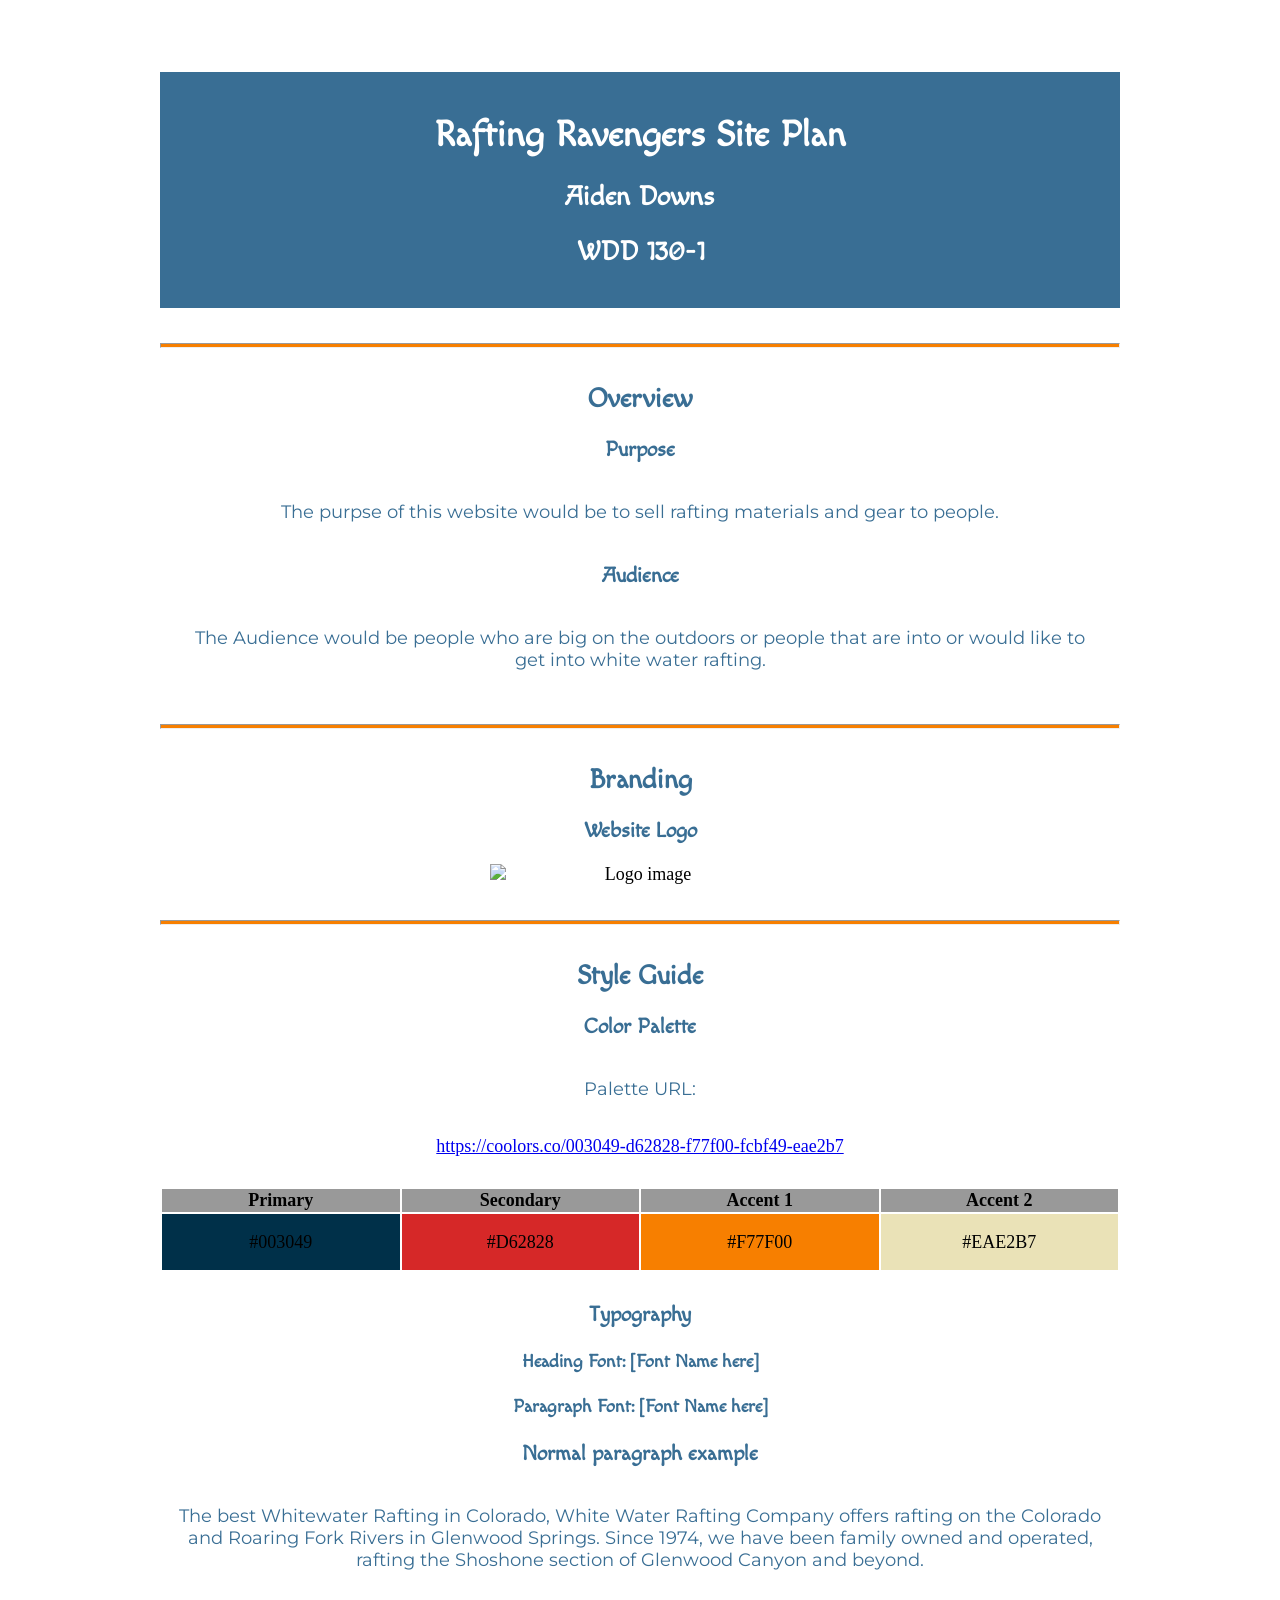
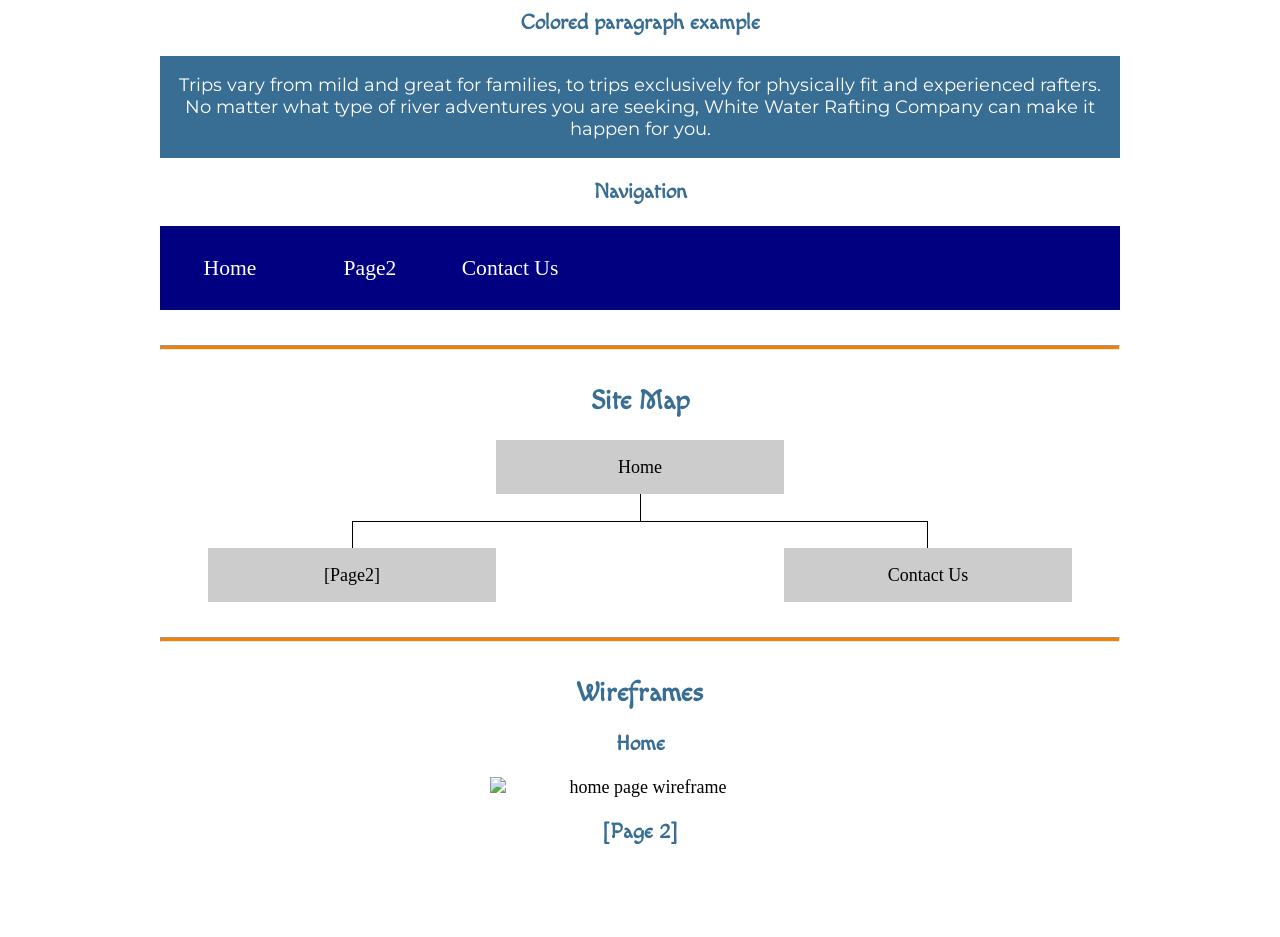
==== wwr/site_plan_rafting.html @ 658bdda1 "site plan added" ====
<!DOCTYPE html>
<html lang="en-us">

<head>
  <meta charset="utf-8" />
  <title>Site Plan</title>
  <link type="text/css" rel="stylesheet" href="site-plan-rafting.css" />
</head>

<body>
  <header>
    <h1>Rafting Ravengers Site Plan</h1>
    <h2>Aiden Downs</h2>
    <h2>WDD 130-1</h2>
    <!-- In the header above, add the name of your site, your name and class number. For example if you are in section 3 you would put WDD 130-03 -->
  </header>
  <main>
    <!-- ------------------------Steps 2-5------------------------------ -->
    <hr />
    <h2>Overview</h2>
    <h3>Purpose</h3>
    <p>The purpse of this website would be to sell rafting materials and gear to people.</p>
    <!-- change this -->

    <h3>Audience</h3>
    <p>The Audience would be people who are big on the outdoors or people that are into or would like to get into white water rafting.</p>
    <!-- change this -->

    <hr />
    <h2>Branding</h2>
    <h3>Website Logo</h3>
    <!-- Replace this with some sort of logo for your site.  A logo can be as simple as the name of your site in a nice font :) -->
    <img src="https://byui-wdd.github.io/wdd130/rafting_images/dryoarlogo.png" alt="Logo image" />
    <hr />
    <h2>Style Guide</h2>

    <!-- ------------------------Steps 6-9------------------------------ -->

    <h3>Color Palette</h3>
    <!--  The colors you choose for a website are one of the most important decisions you will make. Follow the instructions on the activity in Canvas then return and replace the color codes below with the hex color codes (the 6 digit numbers that show at the bottom of each color) for the colors you have chosen below.  You should have at least 2 colors but do not have to fill in all 4 if you do not need them.  -->

    <!-- Copy and paste the URL to your finished palette below. Replace the href value that is there with yours. Make sure to paste it into both the href value and the content text of the <a> tag -->
    <p>Palette URL:</p>
    <a href="https://coolors.co/003049-d62828-f77f00-fcbf49-eae2b7"
      target="_blank">https://coolors.co/003049-d62828-f77f00-fcbf49-eae2b7</a>

    <table class="colors">
      <tr>
        <th>Primary</th>
        <th>Secondary</th>
        <th>Accent 1</th>
        <th>Accent 2</th>
      </tr>
      <!-- Replace the numbers in the boxes below with your hex color codes. Then switch to the site-plan.css file and change your colors there as well. -->
      <tr>
        <td class="primary">#003049</td>
        <td class="secondary">#D62828</td>
        <td class="accent1">#F77F00</td>
        <td class="accent2">#EAE2B7</td>
      </tr>
    </table>

    <!-- ------------------------Steps 10-12------------------------------ -->

    <h3>Typography</h3>
    <!-- Choose a font for your paragraphs (body copy) and headlines. What font(s) have you chosen? Think also about which of your colors above you might use for background and font colors. -->

    <h4>
      Heading Font: [Font Name here]
      <!-- change this -->
    </h4>
    <h4>
      Paragraph Font: [Font Name here]
      <!-- change this -->
    </h4>
    <h3>Normal paragraph example</h3>
    <p>
      The best Whitewater Rafting in Colorado, White Water Rafting Company
      offers rafting on the Colorado and Roaring Fork Rivers in Glenwood
      Springs. Since 1974, we have been family owned and operated, rafting the
      Shoshone section of Glenwood Canyon and beyond.
    </p>
    <h3>Colored paragraph example</h3>
    <p class="colored">
      Trips vary from mild and great for families, to trips exclusively for
      physically fit and experienced rafters. No matter what type of river
      adventures you are seeking, White Water Rafting Company can make it
      happen for you.
    </p>

    <!-- ------------------------Step 13------------------------------ -->

    <h3>Navigation</h3>
    <!-- Think about how you want your navigation bar to look. In the site-plan.css file change the colors to your colors to get the look you desire. -->
    <nav>
      <a href="#">Home</a>
      <a href="#">Page2</a>
      <a href="#">Contact Us</a>
    </nav>
    <hr />
    <h2>Site Map</h2>
    <div class="sitemap">
      <div class="sm-home">Home</div>
      <div class="sm-page2">
        [Page2]
        <!-- this page will have a name later -->
      </div>
      <div class="sm-page3">Contact Us</div>

      <div class="top">&nbsp;</div>
      <div class="left">&nbsp;</div>
      <div class="right">&nbsp;</div>
    </div>
    <hr />
    <h2>Wireframes</h2>
    <!-- Create an additional wireframe for your site. List it here below the Home page wireframe. -->

    <h3>Home</h3>

    <img src="https://byui-wdd.github.io/wdd130/rafting_images/wireframe_home.png" alt="home page wireframe" />

    <h3>[Page 2]</h3>

    <!-- <img src="#" alt="page 2 wireframe"> -->
  </main>
</body>

</html>
---- wwr/site-plan-rafting.css ----
/* if you are using any Google fonts change the font names below to your fonts. 
Any spaces in your font name should be replaced with a +. 
Fonts are separated by a & */
@import url('https://fonts.googleapis.com/css2?family=Macondo&family=Montserrat:ital,wght@0,100..900;1,100..900&display=swap');

:root {
  /* change the values below to your colors from your palette */
  --primary-color: #003049   ;
  --secondary-color: #D62828 ;
  --accent1-color: #F77F00;
  --accent2-color: #EAE2B7;

  /* change the values below to your chosen font(s) */
  --heading-font: "Macondo";
  --paragraph-font: Montserrat, Helvetica, sans-serif;

  /* these colors below should be chosen from among your palette colors above */
  --headline-color-on-white: #396E94;  /* headlines on a white background */ 
  --headline-color-on-color: white; /* headlines on a colored background */ 
  --paragraph-color-on-white: #396E94; /* paragraph text on a white background */ 
  --paragraph-color-on-color: white; /* paragraph text on a colored background */ 
  --paragraph-background-color: #396E94  ;
  --nav-link-color: white;
  --nav-background-color: Navy;
  --nav-hover-link-color: white;
  --nav-hover-background-color: #396E94;
}


/*  Look around below...but DON'T CHANGE ANYTHING! */

body {
  max-width: 960px;
  margin: 0 auto;
  padding: 4em;
  font-size: 18px;
  text-align: center;
}
img {
  display: block;
  margin: 0 auto;
  max-width: 300px;
}
h1, h2, h3, h4, h5, h6 {
  font-family: var(--heading-font);
  color: var(--headline-color-on-white);
}
h2 {
  text-align: center;
}
hr {
  height: 3px;
  margin: 35px 0;
  background: var(--accent1-color);
}
header {
  padding: 1em;
  text-align: center;
  color: var(--headline-color-on-color);
  background-color: var(--paragraph-background-color);
}
header > h1, header > h2 {
  color: var(--headline-color-on-color);
}
p {
  font-family: var(--paragraph-font);
  color: var(--paragraph-color-on-white);
  padding: 1em;
}
.colors {
  width: 100%;
  min-width: 350px;
  margin: 30px auto;
  text-align: center;
}
.colors th {
  background-color: #999;
}
.colors td{
  width: 25%;
  height: 3em;
}
.primary {
  background-color: var(--primary-color);
}
.secondary {
  background-color: var(--secondary-color);
}
.accent1 {
  background-color: var(--accent1-color);
}
.accent2{
  background-color: var(--accent2-color);
}
p.colored {
  background-color: var(--paragraph-background-color);
  color: var(--paragraph-color-on-color);
}
nav {
  background-color: var(--nav-background-color);
  line-height: 3em;
  text-align: center;
  font-size: 1.2em;
}
nav  {
  list-style-type: none;
  display: flex;
}
nav a {
  padding:1em;
  min-width: 120px;
  text-decoration: none;
  padding: 10px;
}
nav a:link, nav a:visited {
  color: var(--nav-link-color);
}
nav a:hover {
  color: var(--nav-hover-link-color);
  background-color: var(--nav-hover-background-color);
}
.sitemap {
  display: grid;
  justify-content: center;

  grid-template-columns: repeat(6, 15%);
  grid-template-rows: 3em 1.5em 1.5em 3em;
  grid-template-areas: ". . home home . ."
    ". . . top . ."
    ". left left right right ."
    "page2 page2 . . page3 page3";
}
.sitemap > div {
  text-align: center;
}
.sm-home {
  grid-area: home;
  background-color: #ccc;
  line-height: 3em;
}
.sm-page2 {
  grid-area: page2;
  background-color: #ccc;
  line-height: 3em;
}
.sm-page3 {
  grid-area: page3;
  background-color: #ccc;
  line-height: 3em;
}
.top {
  grid-area: top;
  border-left: 1px solid;
}
.left {
  grid-area: left;
  border-top: 1px solid;
  border-left: 1px solid;
}
.right {
  grid-area: right;
  border-top: 1px solid;
  border-right: 1px solid;
}
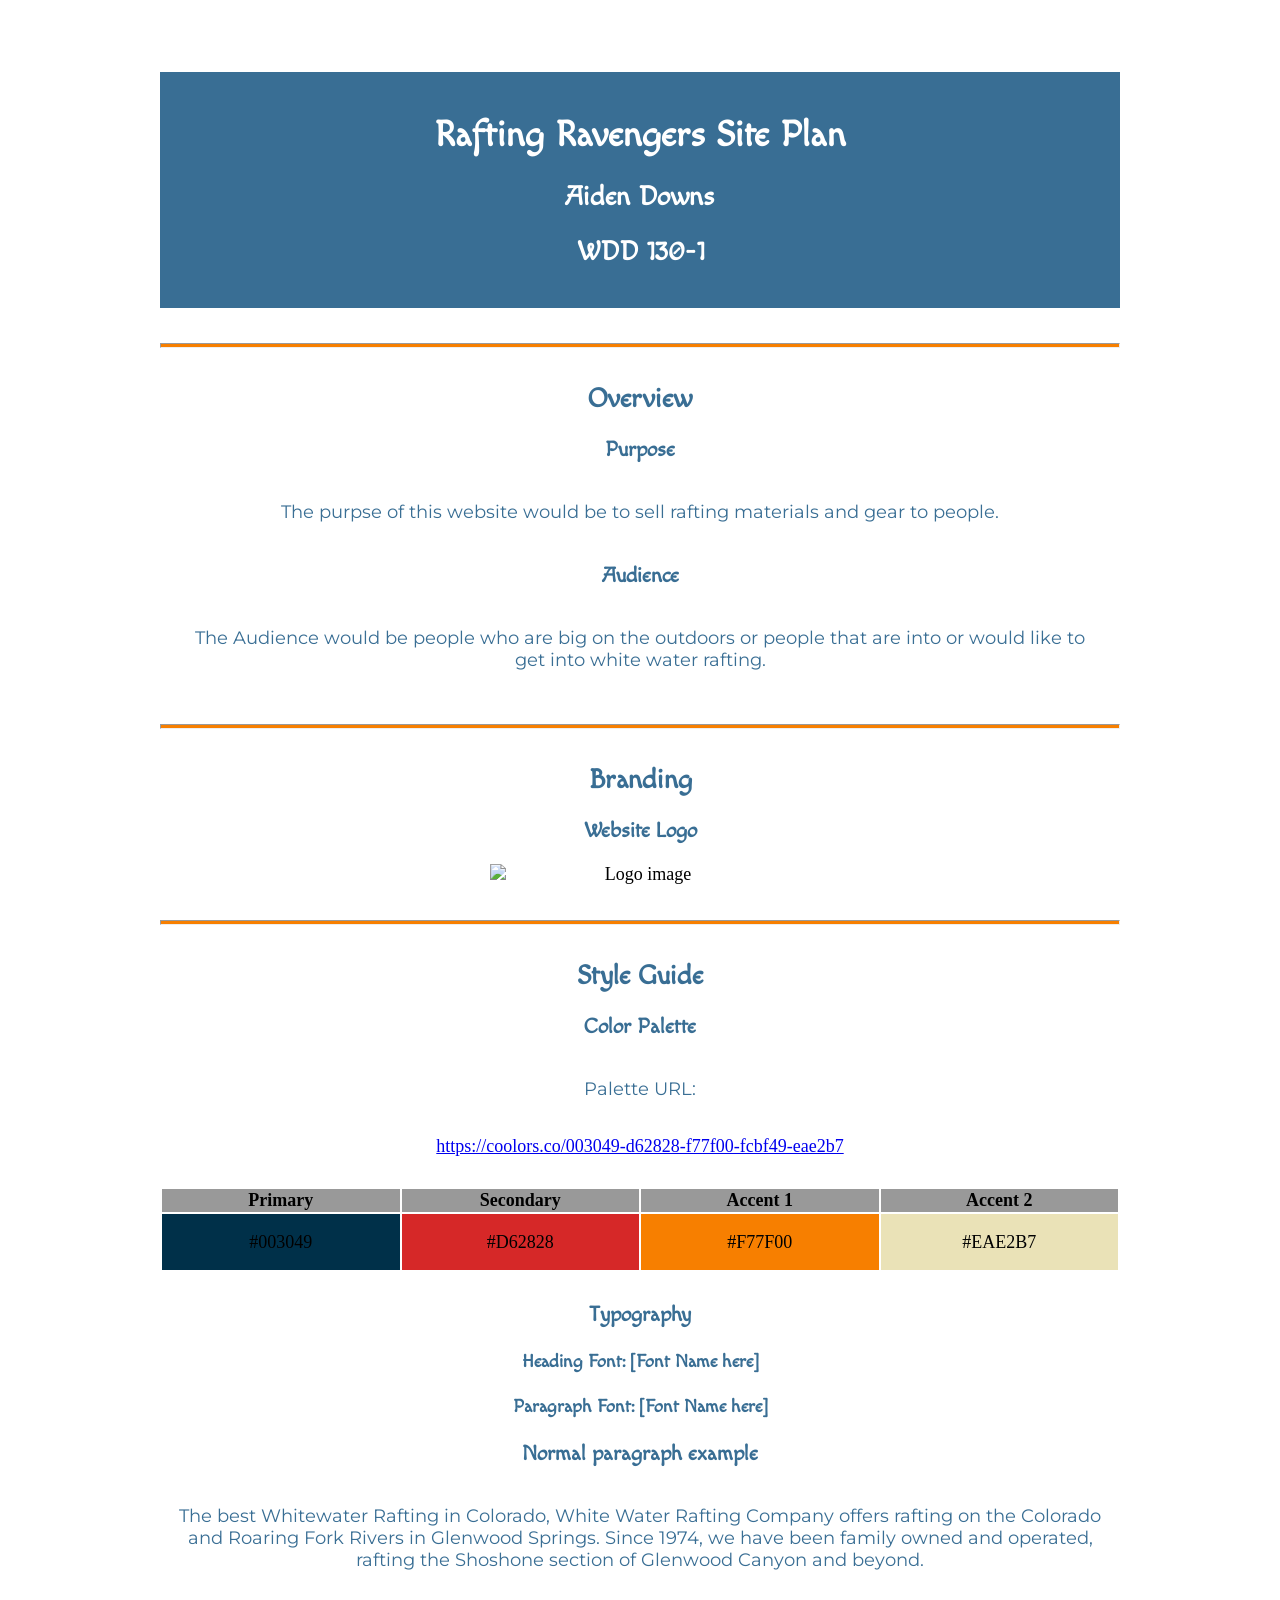
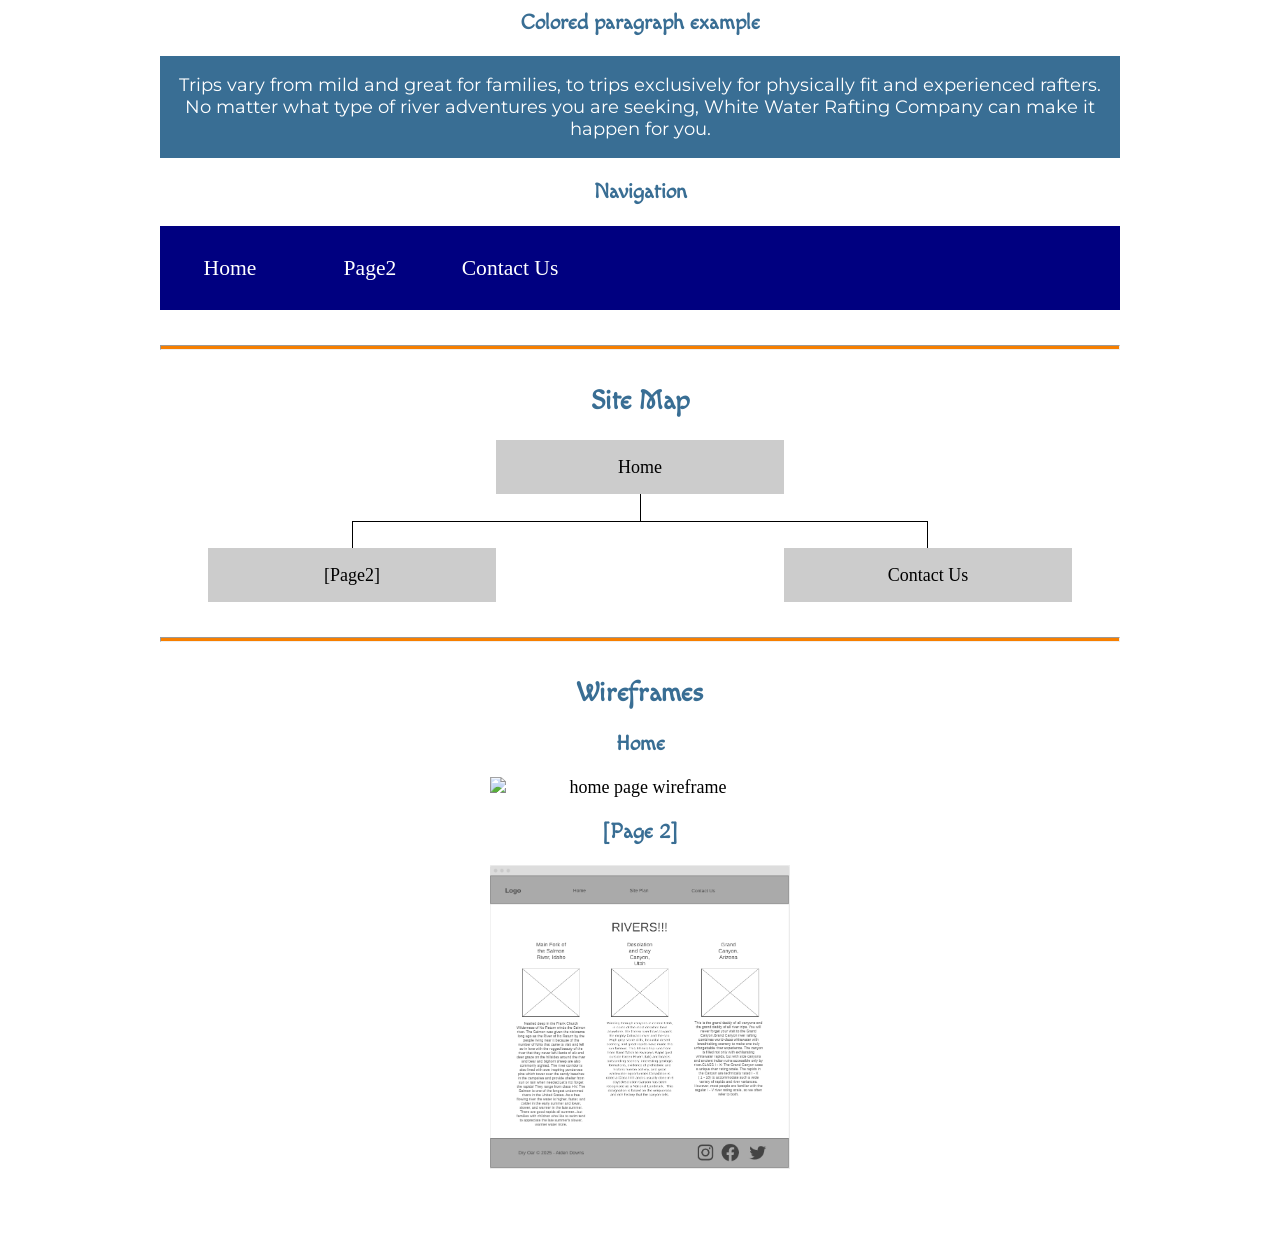
==== commit a68105b2: "t" ====
--- a/wwr/site_plan_rafting.html
+++ b/wwr/site_plan_rafting.html
@@ -121,7 +121,7 @@
 
     <h3>[Page 2]</h3>
 
-    <!-- <img src="#" alt="page 2 wireframe"> -->
+    <img src="images/wireframe.png" alt="page 2 wireframe">
   </main>
 </body>
 
--- a/wwr/site-plan-rafting.css
+++ b/wwr/site-plan-rafting.css
@@ -1,164 +1,164 @@
-/* if you are using any Google fonts change the font names below to your fonts. 
-Any spaces in your font name should be replaced with a +. 
-Fonts are separated by a & */
-@import url('https://fonts.googleapis.com/css2?family=Macondo&family=Montserrat:ital,wght@0,100..900;1,100..900&display=swap');
-
-:root {
-  /* change the values below to your colors from your palette */
-  --primary-color: #003049   ;
-  --secondary-color: #D62828 ;
-  --accent1-color: #F77F00;
-  --accent2-color: #EAE2B7;
-
-  /* change the values below to your chosen font(s) */
-  --heading-font: "Macondo";
-  --paragraph-font: Montserrat, Helvetica, sans-serif;
-
-  /* these colors below should be chosen from among your palette colors above */
-  --headline-color-on-white: #396E94;  /* headlines on a white background */ 
-  --headline-color-on-color: white; /* headlines on a colored background */ 
-  --paragraph-color-on-white: #396E94; /* paragraph text on a white background */ 
-  --paragraph-color-on-color: white; /* paragraph text on a colored background */ 
-  --paragraph-background-color: #396E94  ;
-  --nav-link-color: white;
-  --nav-background-color: Navy;
-  --nav-hover-link-color: white;
-  --nav-hover-background-color: #396E94;
-}
-
-
-/*  Look around below...but DON'T CHANGE ANYTHING! */
-
-body {
-  max-width: 960px;
-  margin: 0 auto;
-  padding: 4em;
-  font-size: 18px;
-  text-align: center;
-}
-img {
-  display: block;
-  margin: 0 auto;
-  max-width: 300px;
-}
-h1, h2, h3, h4, h5, h6 {
-  font-family: var(--heading-font);
-  color: var(--headline-color-on-white);
-}
-h2 {
-  text-align: center;
-}
-hr {
-  height: 3px;
-  margin: 35px 0;
-  background: var(--accent1-color);
-}
-header {
-  padding: 1em;
-  text-align: center;
-  color: var(--headline-color-on-color);
-  background-color: var(--paragraph-background-color);
-}
-header > h1, header > h2 {
-  color: var(--headline-color-on-color);
-}
-p {
-  font-family: var(--paragraph-font);
-  color: var(--paragraph-color-on-white);
-  padding: 1em;
-}
-.colors {
-  width: 100%;
-  min-width: 350px;
-  margin: 30px auto;
-  text-align: center;
-}
-.colors th {
-  background-color: #999;
-}
-.colors td{
-  width: 25%;
-  height: 3em;
-}
-.primary {
-  background-color: var(--primary-color);
-}
-.secondary {
-  background-color: var(--secondary-color);
-}
-.accent1 {
-  background-color: var(--accent1-color);
-}
-.accent2{
-  background-color: var(--accent2-color);
-}
-p.colored {
-  background-color: var(--paragraph-background-color);
-  color: var(--paragraph-color-on-color);
-}
-nav {
-  background-color: var(--nav-background-color);
-  line-height: 3em;
-  text-align: center;
-  font-size: 1.2em;
-}
-nav  {
-  list-style-type: none;
-  display: flex;
-}
-nav a {
-  padding:1em;
-  min-width: 120px;
-  text-decoration: none;
-  padding: 10px;
-}
-nav a:link, nav a:visited {
-  color: var(--nav-link-color);
-}
-nav a:hover {
-  color: var(--nav-hover-link-color);
-  background-color: var(--nav-hover-background-color);
-}
-.sitemap {
-  display: grid;
-  justify-content: center;
-
-  grid-template-columns: repeat(6, 15%);
-  grid-template-rows: 3em 1.5em 1.5em 3em;
-  grid-template-areas: ". . home home . ."
-    ". . . top . ."
-    ". left left right right ."
-    "page2 page2 . . page3 page3";
-}
-.sitemap > div {
-  text-align: center;
-}
-.sm-home {
-  grid-area: home;
-  background-color: #ccc;
-  line-height: 3em;
-}
-.sm-page2 {
-  grid-area: page2;
-  background-color: #ccc;
-  line-height: 3em;
-}
-.sm-page3 {
-  grid-area: page3;
-  background-color: #ccc;
-  line-height: 3em;
-}
-.top {
-  grid-area: top;
-  border-left: 1px solid;
-}
-.left {
-  grid-area: left;
-  border-top: 1px solid;
-  border-left: 1px solid;
-}
-.right {
-  grid-area: right;
-  border-top: 1px solid;
-  border-right: 1px solid;
+/* if you are using any Google fonts change the font names below to your fonts. 
+Any spaces in your font name should be replaced with a +. 
+Fonts are separated by a & */
+@import url('https://fonts.googleapis.com/css2?family=Macondo&family=Montserrat:ital,wght@0,100..900;1,100..900&display=swap');
+
+:root {
+  /* change the values below to your colors from your palette */
+  --primary-color: #003049   ;
+  --secondary-color: #D62828 ;
+  --accent1-color: #F77F00;
+  --accent2-color: #EAE2B7;
+
+  /* change the values below to your chosen font(s) */
+  --heading-font: "Macondo";
+  --paragraph-font: Montserrat, Helvetica, sans-serif;
+
+  /* these colors below should be chosen from among your palette colors above */
+  --headline-color-on-white: #396E94;  /* headlines on a white background */ 
+  --headline-color-on-color: white; /* headlines on a colored background */ 
+  --paragraph-color-on-white: #396E94; /* paragraph text on a white background */ 
+  --paragraph-color-on-color: white; /* paragraph text on a colored background */ 
+  --paragraph-background-color: #396E94  ;
+  --nav-link-color: white;
+  --nav-background-color: Navy;
+  --nav-hover-link-color: white;
+  --nav-hover-background-color: #396E94;
+}
+
+
+/*  Look around below...but DON'T CHANGE ANYTHING! */
+
+body {
+  max-width: 960px;
+  margin: 0 auto;
+  padding: 4em;
+  font-size: 18px;
+  text-align: center;
+}
+img {
+  display: block;
+  margin: 0 auto;
+  max-width: 300px;
+}
+h1, h2, h3, h4, h5, h6 {
+  font-family: var(--heading-font);
+  color: var(--headline-color-on-white);
+}
+h2 {
+  text-align: center;
+}
+hr {
+  height: 3px;
+  margin: 35px 0;
+  background: var(--accent1-color);
+}
+header {
+  padding: 1em;
+  text-align: center;
+  color: var(--headline-color-on-color);
+  background-color: var(--paragraph-background-color);
+}
+header > h1, header > h2 {
+  color: var(--headline-color-on-color);
+}
+p {
+  font-family: var(--paragraph-font);
+  color: var(--paragraph-color-on-white);
+  padding: 1em;
+}
+.colors {
+  width: 100%;
+  min-width: 350px;
+  margin: 30px auto;
+  text-align: center;
+}
+.colors th {
+  background-color: #999;
+}
+.colors td{
+  width: 25%;
+  height: 3em;
+}
+.primary {
+  background-color: var(--primary-color);
+}
+.secondary {
+  background-color: var(--secondary-color);
+}
+.accent1 {
+  background-color: var(--accent1-color);
+}
+.accent2{
+  background-color: var(--accent2-color);
+}
+p.colored {
+  background-color: var(--paragraph-background-color);
+  color: var(--paragraph-color-on-color);
+}
+nav {
+  background-color: var(--nav-background-color);
+  line-height: 3em;
+  text-align: center;
+  font-size: 1.2em;
+}
+nav  {
+  list-style-type: none;
+  display: flex;
+}
+nav a {
+  padding:1em;
+  min-width: 120px;
+  text-decoration: none;
+  padding: 10px;
+}
+nav a:link, nav a:visited {
+  color: var(--nav-link-color);
+}
+nav a:hover {
+  color: var(--nav-hover-link-color);
+  background-color: var(--nav-hover-background-color);
+}
+.sitemap {
+  display: grid;
+  justify-content: center;
+
+  grid-template-columns: repeat(6, 15%);
+  grid-template-rows: 3em 1.5em 1.5em 3em;
+  grid-template-areas: ". . home home . ."
+    ". . . top . ."
+    ". left left right right ."
+    "page2 page2 . . page3 page3";
+}
+.sitemap > div {
+  text-align: center;
+}
+.sm-home {
+  grid-area: home;
+  background-color: #ccc;
+  line-height: 3em;
+}
+.sm-page2 {
+  grid-area: page2;
+  background-color: #ccc;
+  line-height: 3em;
+}
+.sm-page3 {
+  grid-area: page3;
+  background-color: #ccc;
+  line-height: 3em;
+}
+.top {
+  grid-area: top;
+  border-left: 1px solid;
+}
+.left {
+  grid-area: left;
+  border-top: 1px solid;
+  border-left: 1px solid;
+}
+.right {
+  grid-area: right;
+  border-top: 1px solid;
+  border-right: 1px solid;
 }
